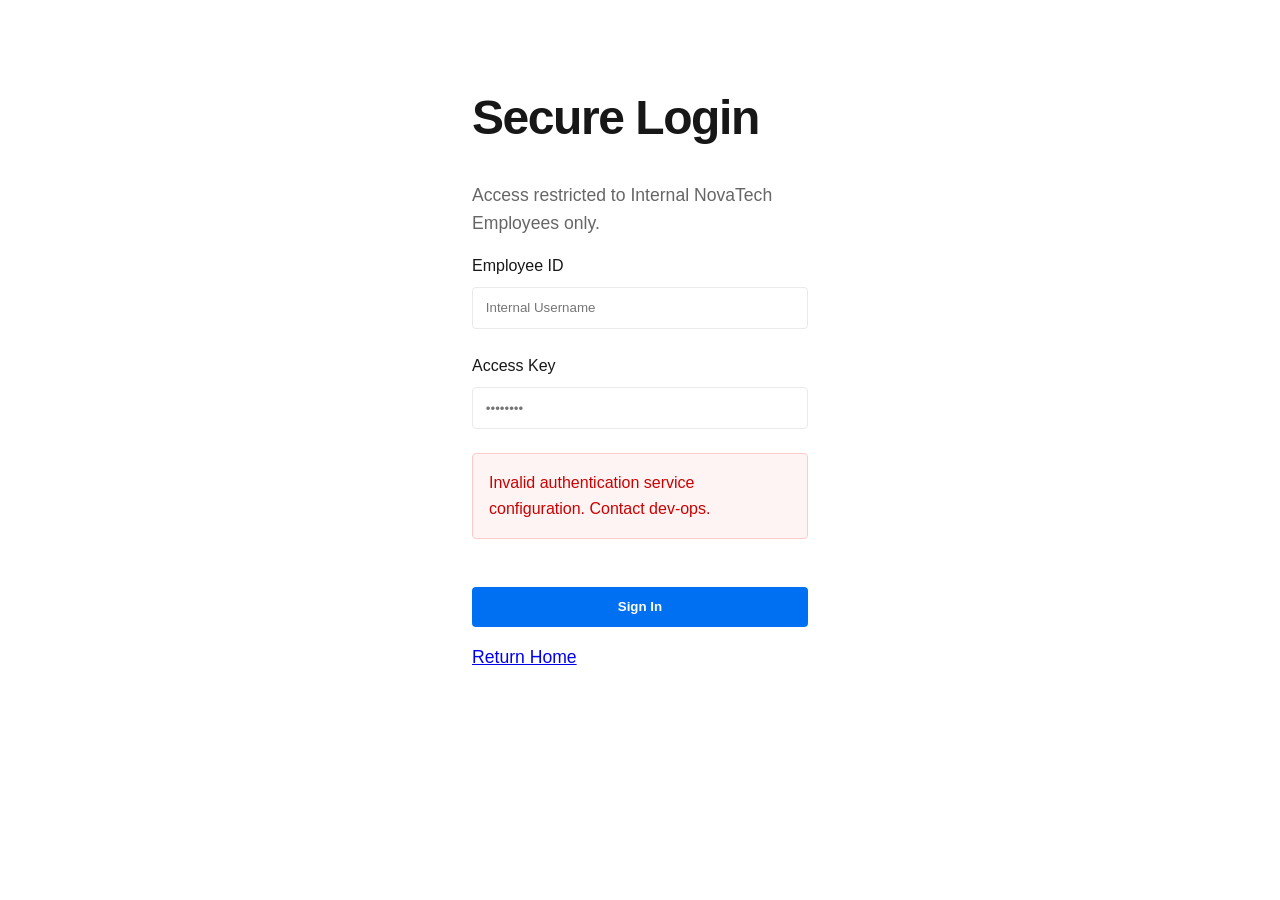
==== internal-auth/index.html @ f3ce7221 "Initial commit: NovaTech CTF Challenge" ====
<!DOCTYPE html>
<html lang="en">

<head>
    <meta charset="UTF-8">
    <title>Internal Authentication | NovaTech</title>
    <link rel="stylesheet" href="/assets/css/style.css">
</head>

<body>
    <div class="container" style="max-width: 400px; margin-top: 5rem;">
        <h1>Secure Login</h1>
        <p>Access restricted to Internal NovaTech Employees only.</p>

        <!-- token: YWRtaW46bm92YXRlY2g= -->

        <form>
            <div class="form-group">
                <label>Employee ID</label>
                <input type="text" placeholder="Internal Username">
            </div>
            <div class="form-group">
                <label>Access Key</label>
                <input type="password" placeholder="••••••••">
            </div>
            <div class="alert">Invalid authentication service configuration. Contact dev-ops.</div>
            <button type="button">Sign In</button>
        </form>
        <p style="margin-top: 1rem;"><a href="/">Return Home</a></p>
    </div>
    <script src="/assets/js/app.js"></script>
</body>

</html>
---- assets/css/style.css ----
:root {
    --primary: #0070f3;
    --primary-dark: #0051ad;
    --background: #ffffff;
    --foreground: #171717;
    --muted: #666666;
    --border: #eaeaea;
    --font-sans: 'Inter', -apple-system, BlinkMacSystemFont, 'Segoe UI', Roboto, Oxygen, Ubuntu, Cantarell, 'Open Sans', 'Helvetica Neue', sans-serif;
}

* {
    box-sizing: border-box;
    margin: 0;
    padding: 0;
}

body {
    font-family: var(--font-sans);
    background-color: var(--background);
    color: var(--foreground);
    line-height: 1.6;
}

.container {
    max-width: 1000px;
    margin: 0 auto;
    padding: 0 2rem;
}

header {
    border-bottom: 1px solid var(--border);
    padding: 1.5rem 0;
    margin-bottom: 3rem;
}

nav {
    display: flex;
    justify-content: space-between;
    align-items: center;
}

.logo {
    font-size: 1.5rem;
    font-weight: 700;
    color: var(--primary);
    text-decoration: none;
    letter-spacing: -0.02em;
}

.nav-links {
    display: flex;
    gap: 2rem;
}

.nav-links a {
    text-decoration: none;
    color: var(--muted);
    font-weight: 500;
    transition: color 0.2s;
}

.nav-links a:hover {
    color: var(--foreground);
}

.nav-links a.active {
    color: var(--primary);
}

main {
    padding-bottom: 5rem;
}

h1 {
    font-size: 3rem;
    margin-bottom: 1.5rem;
    letter-spacing: -0.03em;
}

p {
    margin-bottom: 1rem;
    color: var(--muted);
    font-size: 1.1rem;
}

.hero {
    margin-bottom: 4rem;
}

.services {
    display: grid;
    grid-template-columns: repeat(auto-fit, minmax(300px, 1fr));
    gap: 2rem;
    margin-top: 3rem;
}

.card {
    border: 1px solid var(--border);
    padding: 2rem;
    border-radius: 8px;
    transition: transform 0.2s, border-color 0.2s;
}

.card:hover {
    border-color: var(--primary);
    transform: translateY(-4px);
}

.card h3 {
    margin-bottom: 1rem;
}

footer {
    border-top: 1px solid var(--border);
    padding: 3rem 0;
    text-align: center;
    color: var(--muted);
    font-size: 0.9rem;
}

form {
    display: flex;
    flex-direction: column;
    gap: 1.5rem;
    max-width: 500px;
}

.form-group {
    display: flex;
    flex-direction: column;
    gap: 0.5rem;
}

input, textarea {
    padding: 0.8rem;
    border: 1px solid var(--border);
    border-radius: 4px;
    font-family: inherit;
}

button {
    padding: 0.8rem 1.5rem;
    background: var(--primary);
    color: white;
    border: none;
    border-radius: 4px;
    cursor: pointer;
    font-weight: 600;
    transition: background 0.2s;
}

button:hover {
    background: var(--primary-dark);
}

.alert {
    padding: 1rem;
    background: #fff4f4;
    border: 1px solid #ffcaca;
    color: #cc0000;
    border-radius: 4px;
    margin-bottom: 1.5rem;
}

.success {
    padding: 1rem;
    background: #f4fff4;
    border: 1px solid #caffca;
    color: #008800;
    border-radius: 4px;
    margin-bottom: 1.5rem;
}

.code-box {
    background: #f5f5f5;
    padding: 1.5rem;
    border-radius: 4px;
    font-family: monospace;
    margin: 1.5rem 0;
    word-break: break-all;
}
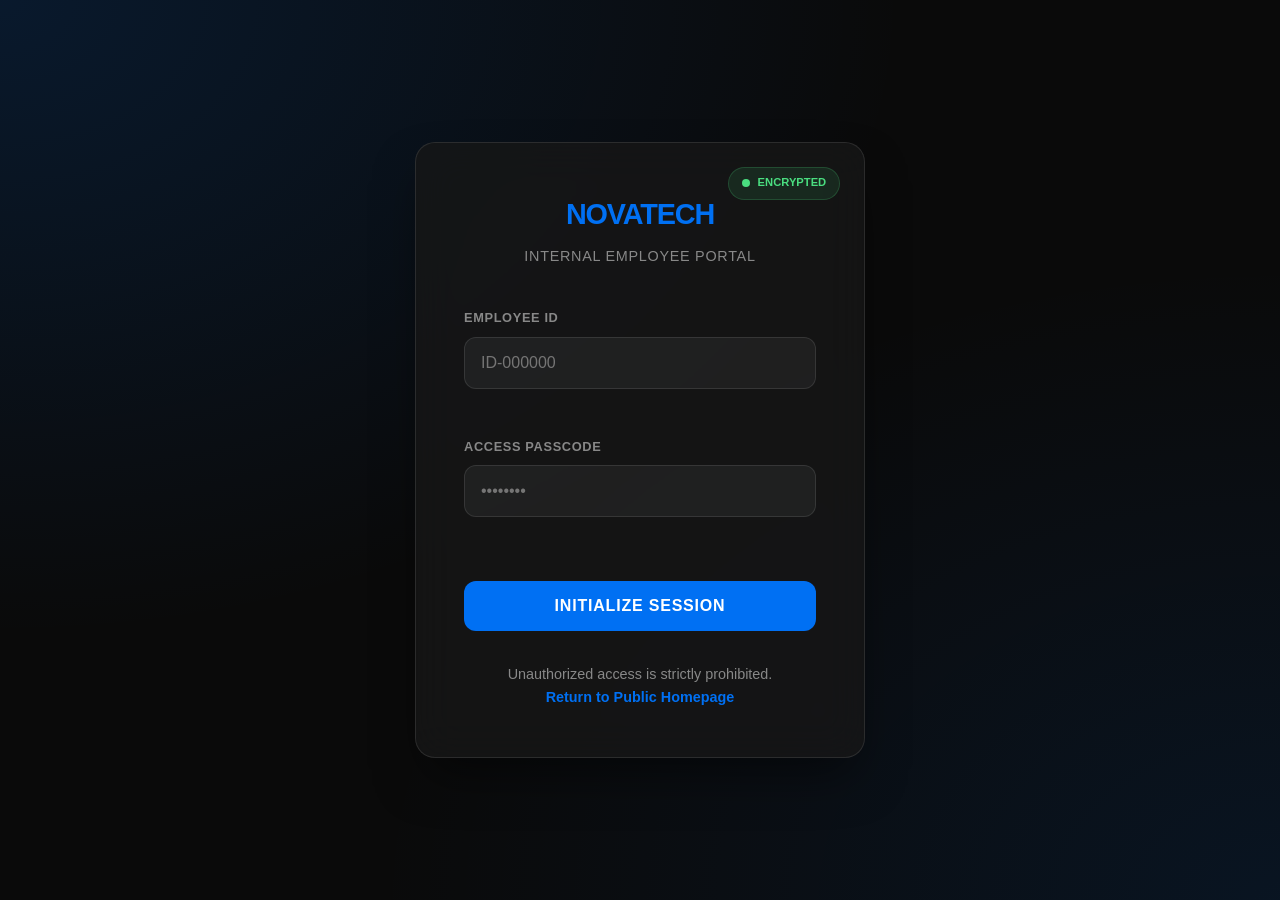
==== commit 981c188a: "Deployment: Premium Security & Authentication Overhaul" ====
--- a/internal-auth/index.html
+++ b/internal-auth/index.html
@@ -3,32 +3,131 @@
 
 <head>
     <meta charset="UTF-8">
-    <title>Internal Authentication | NovaTech</title>
-    <link rel="stylesheet" href="/assets/css/style.css">
+    <meta name="viewport" content="width=device-width, initial-scale=1.0">
+    <title>Employee Portal | NovaTech Enterprise</title>
+    <link rel="stylesheet" href="../assets/css/style.css">
+    <link rel="stylesheet" href="../assets/css/auth.css">
 </head>
 
-<body>
-    <div class="container" style="max-width: 400px; margin-top: 5rem;">
-        <h1>Secure Login</h1>
-        <p>Access restricted to Internal NovaTech Employees only.</p>
+<body class="auth-body">
+    <div class="auth-card fade-in" id="login-container">
+        <div class="security-badge">
+            <div class="security-dot"></div>
+            ENCRYPTED
+        </div>
+        <div class="auth-header">
+            <a href="/" class="auth-logo">NovaTech</a>
+            <div class="auth-subtitle">Internal Employee Portal</div>
+        </div>
 
-        <!-- token: YWRtaW46bm92YXRlY2g= -->
+        <form id="login-form">
+            <div class="auth-form-group">
+                <label class="auth-label">Employee ID</label>
+                <input type="text" class="auth-input" placeholder="ID-000000" id="emp-id" required>
+            </div>
+            <div class="auth-form-group">
+                <label class="auth-label">Access Passcode</label>
+                <input type="password" class="auth-input" placeholder="••••••••" id="passcode" required>
+            </div>
+            <button type="submit" class="auth-button">Initialize Session</button>
+        </form>
 
-        <form>
-            <div class="form-group">
-                <label>Employee ID</label>
-                <input type="text" placeholder="Internal Username">
-            </div>
-            <div class="form-group">
-                <label>Access Key</label>
-                <input type="password" placeholder="••••••••">
-            </div>
-            <div class="alert">Invalid authentication service configuration. Contact dev-ops.</div>
-            <button type="button">Sign In</button>
-        </form>
-        <p style="margin-top: 1rem;"><a href="/">Return Home</a></p>
+        <div class="auth-footer">
+            Unauthorized access is strictly prohibited. <br>
+            <a href="/" class="auth-link">Return to Public Homepage</a>
+        </div>
     </div>
-    <script src="/assets/js/app.js"></script>
+
+    <!-- 2FA Container (Hidden by default) -->
+    <div class="auth-card hidden" id="tfa-container">
+        <div class="security-badge">
+            <div class="security-dot"></div>
+            MFA ACTIVE
+        </div>
+        <div class="auth-header">
+            <div class="auth-logo">Verification</div>
+            <div class="auth-subtitle">Two-Factor Authentication</div>
+        </div>
+
+        <p style="text-align: center; font-size: 0.9rem; color: var(--auth-text-muted);">
+            Enter the 6-digit code from your <br> security token to continue.
+        </p>
+
+        <div class="otp-container">
+            <input type="text" class="otp-input" maxlength="1" pattern="\d*">
+            <input type="text" class="otp-input" maxlength="1" pattern="\d*">
+            <input type="text" class="otp-input" maxlength="1" pattern="\d*">
+            <input type="text" class="otp-input" maxlength="1" pattern="\d*">
+            <input type="text" class="otp-input" maxlength="1" pattern="\d*">
+            <input type="text" class="otp-input" maxlength="1" pattern="\d*">
+        </div>
+
+        <button type="button" class="auth-button" id="verify-btn">Verify Identity</button>
+
+        <div class="auth-footer">
+            Did not receive a code? <a href="#" class="auth-link">Contact IT Support</a>
+        </div>
+    </div>
+
+    <!-- Success Container (Hidden by default) -->
+    <div class="auth-card hidden" id="success-container">
+        <div class="auth-header">
+            <div style="font-size: 3rem; margin-bottom: 1rem;">✅</div>
+            <div class="auth-logo">Access Granted</div>
+            <div class="auth-subtitle">Security Session Established</div>
+        </div>
+        <p style="text-align: center; margin-bottom: 2rem;">
+            Welcome back. Dynamic firewall updated for your IP.
+        </p>
+        <button class="auth-button" onclick="window.location.href='../admin/dashboard.html'">Go to Dashboard</button>
+    </div>
+
+    <script src="../assets/js/security.js"></script>
+    <script>
+        document.getElementById('login-form').addEventListener('submit', function (e) {
+            e.preventDefault();
+            const btn = e.target.querySelector('button');
+            const originalText = btn.innerText;
+            btn.innerText = 'Authenticating...';
+            btn.disabled = true;
+
+            // Simulate server delay
+            setTimeout(() => {
+                document.getElementById('login-container').classList.add('hidden');
+                document.getElementById('tfa-container').classList.remove('hidden');
+                document.getElementById('tfa-container').classList.add('fade-in');
+
+                // Focus first OTP input
+                document.querySelector('.otp-input').focus();
+            }, 1200);
+        });
+
+        // OTP Input Auto-focus Next
+        const inputs = document.querySelectorAll('.otp-input');
+        inputs.forEach((input, index) => {
+            input.addEventListener('input', (e) => {
+                if (e.target.value.length === 1 && index < inputs.length - 1) {
+                    inputs[index + 1].focus();
+                }
+            });
+            input.addEventListener('keydown', (e) => {
+                if (e.key === 'Backspace' && !e.target.value && index > 0) {
+                    inputs[index - 1].focus();
+                }
+            });
+        });
+
+        document.getElementById('verify-btn').addEventListener('click', function () {
+            this.innerText = 'Verifying Protocol...';
+            this.disabled = true;
+
+            setTimeout(() => {
+                document.getElementById('tfa-container').classList.add('hidden');
+                document.getElementById('success-container').classList.remove('hidden');
+                document.getElementById('success-container').classList.add('fade-in');
+            }, 1500);
+        });
+    </script>
 </body>
 
 </html>
--- a/assets/css/style.css
+++ b/assets/css/style.css
@@ -6,6 +6,13 @@
     --muted: #666666;
     --border: #eaeaea;
     --font-sans: 'Inter', -apple-system, BlinkMacSystemFont, 'Segoe UI', Roboto, Oxygen, Ubuntu, Cantarell, 'Open Sans', 'Helvetica Neue', sans-serif;
+
+    /* 
+       INTERNAL_METADATA_IGNORE
+       SYSLOG_UUID: 8b23-11ef-930b-0242ac130003
+       API_VERSION_OVERRIDE: 4.2.0
+       REQUIRED_HEADER_FOR_DEBUG: X-NovaTech-Debug: true
+    */
 }
 
 * {
@@ -131,7 +138,8 @@
     gap: 0.5rem;
 }
 
-input, textarea {
+input,
+textarea {
     padding: 0.8rem;
     border: 1px solid var(--border);
     border-radius: 4px;
@@ -178,4 +186,4 @@
     font-family: monospace;
     margin: 1.5rem 0;
     word-break: break-all;
-}
+}
--- a/assets/css/auth.css
+++ b/assets/css/auth.css
@@ -0,0 +1,214 @@
+:root {
+    --auth-bg: #0a0a0a;
+    --auth-card-bg: rgba(23, 23, 23, 0.8);
+    --auth-accent: #0070f3;
+    --auth-accent-glow: rgba(0, 112, 243, 0.4);
+    --auth-text: #ffffff;
+    --auth-text-muted: #888888;
+    --auth-border: rgba(255, 255, 255, 0.1);
+}
+
+.auth-body {
+    background-color: var(--auth-bg);
+    background-image:
+        radial-gradient(at 0% 0%, rgba(0, 112, 243, 0.15) 0px, transparent 50%),
+        radial-gradient(at 100% 100%, rgba(0, 112, 243, 0.1) 0px, transparent 50%);
+    min-height: 100vh;
+    display: flex;
+    align-items: center;
+    justify-content: center;
+    color: var(--auth-text);
+    overflow: hidden;
+}
+
+.auth-card {
+    background: var(--auth-card-bg);
+    backdrop-filter: blur(20px);
+    -webkit-backdrop-filter: blur(20px);
+    border: 1px solid var(--auth-border);
+    border-radius: 20px;
+    padding: 3rem;
+    width: 100%;
+    max-width: 450px;
+    box-shadow: 0 25px 50px -12px rgba(0, 0, 0, 0.5);
+    position: relative;
+    z-index: 10;
+    transition: transform 0.3s ease;
+}
+
+.auth-card:hover {
+    transform: translateY(-5px);
+}
+
+.auth-header {
+    text-align: center;
+    margin-bottom: 2.5rem;
+}
+
+.auth-logo {
+    font-size: 1.8rem;
+    font-weight: 800;
+    color: var(--auth-accent);
+    text-decoration: none;
+    letter-spacing: -0.04em;
+    display: block;
+    margin-bottom: 0.5rem;
+    text-transform: uppercase;
+}
+
+.auth-subtitle {
+    font-size: 0.9rem;
+    color: var(--auth-text-muted);
+    letter-spacing: 0.05em;
+    text-transform: uppercase;
+}
+
+.auth-form-group {
+    margin-bottom: 1.5rem;
+}
+
+.auth-label {
+    display: block;
+    font-size: 0.8rem;
+    font-weight: 600;
+    color: var(--auth-text-muted);
+    margin-bottom: 0.5rem;
+    text-transform: uppercase;
+    letter-spacing: 0.05em;
+}
+
+.auth-input {
+    width: 100%;
+    padding: 1rem;
+    background: rgba(255, 255, 255, 0.05);
+    border: 1px solid var(--auth-border);
+    border-radius: 12px;
+    color: var(--auth-text);
+    font-family: inherit;
+    font-size: 1rem;
+    transition: all 0.2s ease;
+}
+
+.auth-input:focus {
+    outline: none;
+    background: rgba(255, 255, 255, 0.1);
+    border-color: var(--auth-accent);
+    box-shadow: 0 0 0 4px var(--auth-accent-glow);
+}
+
+.auth-button {
+    width: 100%;
+    padding: 1rem;
+    background: var(--auth-accent);
+    color: white;
+    border: none;
+    border-radius: 12px;
+    font-size: 1rem;
+    font-weight: 700;
+    cursor: pointer;
+    transition: all 0.2s ease;
+    margin-top: 1rem;
+    text-transform: uppercase;
+    letter-spacing: 0.05em;
+}
+
+.auth-button:hover {
+    background: #0061d1;
+    box-shadow: 0 0 20px var(--auth-accent-glow);
+}
+
+.auth-footer {
+    text-align: center;
+    margin-top: 2rem;
+    font-size: 0.9rem;
+    color: var(--auth-text-muted);
+}
+
+.auth-link {
+    color: var(--auth-accent);
+    text-decoration: none;
+    font-weight: 600;
+}
+
+/* 2FA Specific Styles */
+.otp-container {
+    display: flex;
+    gap: 0.75rem;
+    justify-content: center;
+    margin: 2rem 0;
+}
+
+.otp-input {
+    width: 3.5rem;
+    height: 4rem;
+    text-align: center;
+    font-size: 1.5rem;
+    font-weight: 700;
+    background: rgba(255, 255, 255, 0.05);
+    border: 1px solid var(--auth-border);
+    border-radius: 12px;
+    color: var(--auth-accent);
+}
+
+/* Transitions */
+.hidden {
+    display: none !important;
+}
+
+.fade-in {
+    animation: fadeIn 0.5s ease forwards;
+}
+
+@keyframes fadeIn {
+    from {
+        opacity: 0;
+        transform: translateY(10px);
+    }
+
+    to {
+        opacity: 1;
+        transform: translateY(0);
+    }
+}
+
+.security-badge {
+    position: absolute;
+    top: 1.5rem;
+    right: 1.5rem;
+    display: flex;
+    align-items: center;
+    gap: 0.5rem;
+    font-size: 0.7rem;
+    color: #4ade80;
+    font-weight: 700;
+    text-transform: uppercase;
+    background: rgba(74, 222, 128, 0.1);
+    padding: 0.4rem 0.8rem;
+    border-radius: 20px;
+    border: 1px solid rgba(74, 222, 128, 0.2);
+}
+
+.security-dot {
+    width: 8px;
+    height: 8px;
+    background: #4ade80;
+    border-radius: 50%;
+    animation: pulse 2s infinite;
+}
+
+@keyframes pulse {
+    0% {
+        transform: scale(0.95);
+        box-shadow: 0 0 0 0 rgba(74, 222, 128, 0.7);
+    }
+
+    70% {
+        transform: scale(1);
+        box-shadow: 0 0 0 10px rgba(74, 222, 128, 0);
+    }
+
+    100% {
+        transform: scale(0.95);
+        box-shadow: 0 0 0 0 rgba(74, 222, 128, 0);
+    }
+}
